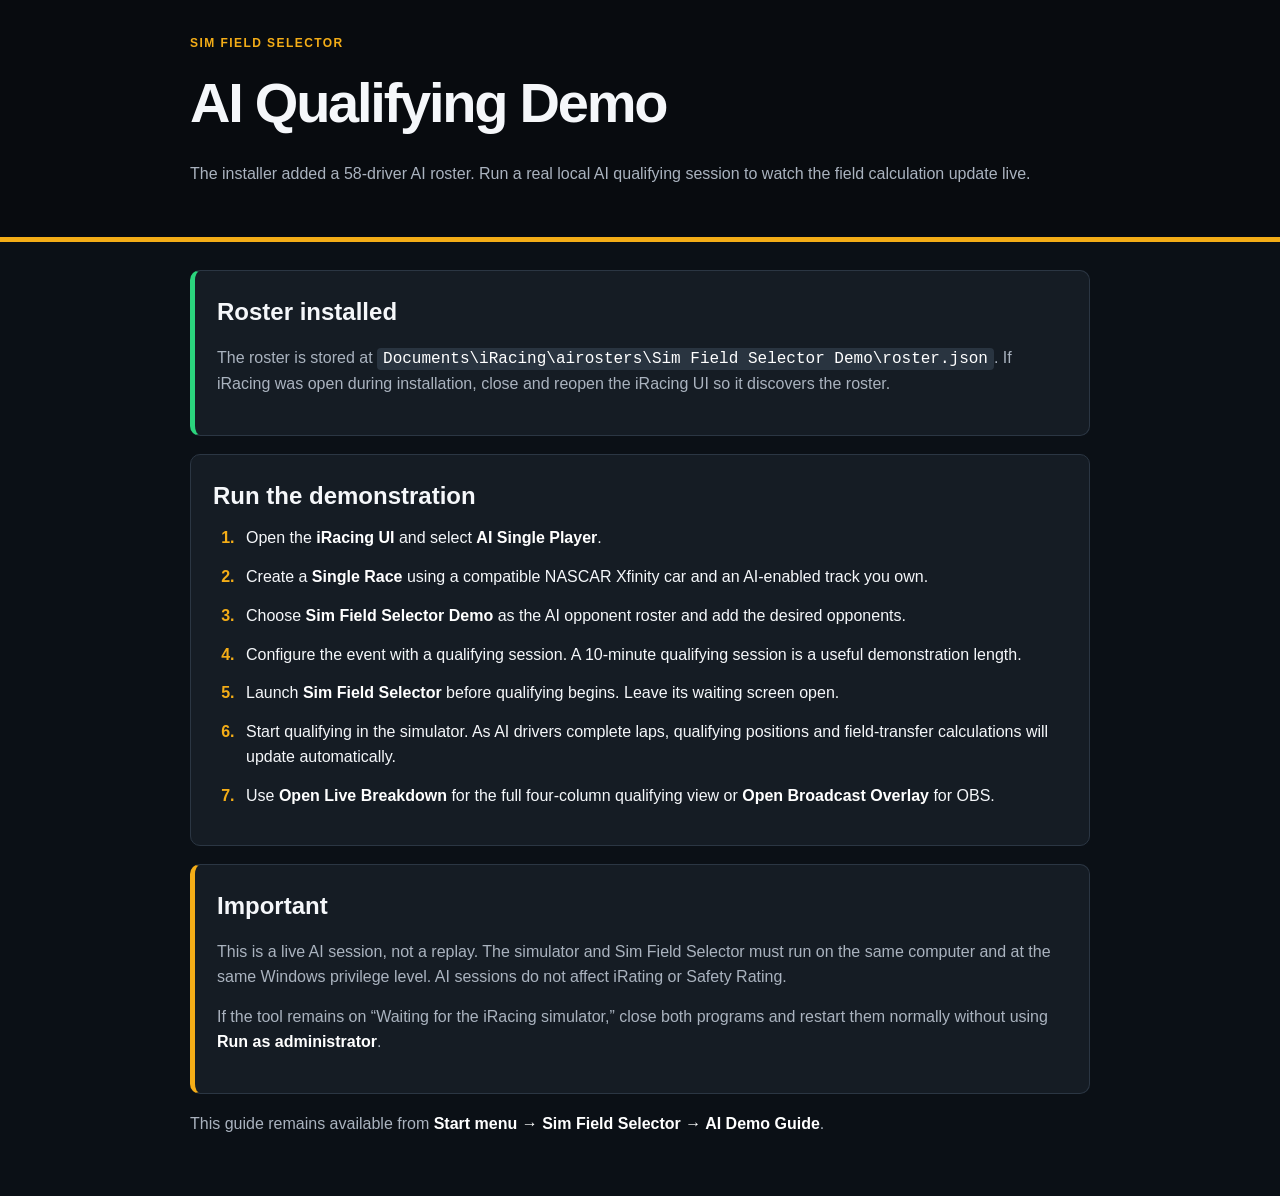
==== packaging/AI-DEMO-GUIDE.html @ 8d1eec6f "Replace replay demo with AI qualifying roster" ====
<!doctype html>
<html lang="en">
<head>
  <meta charset="utf-8">
  <meta name="viewport" content="width=device-width, initial-scale=1">
  <title>Sim Field Selector - AI Qualifying Demo</title>
  <style>
    :root { color-scheme: dark; --gold:#f4ad17; --ink:#f5f7fa; --muted:#aab3bf; --panel:#151c24; }
    * { box-sizing:border-box; }
    body { margin:0; color:var(--ink); background:#0b1016; font:16px/1.55 "Segoe UI",Arial,sans-serif; }
    header { padding:34px max(24px,calc((100vw - 900px)/2)); border-bottom:5px solid var(--gold); background:#080b0f; }
    main { width:min(900px,calc(100% - 32px)); margin:28px auto 60px; }
    h1 { margin:0 0 8px; font-size:clamp(2rem,6vw,3.5rem); letter-spacing:-.04em; }
    h2 { margin:0 0 12px; }
    p { color:var(--muted); }
    .eyebrow { margin:0 0 7px; color:var(--gold); font-size:.75rem; font-weight:800; letter-spacing:.12em; text-transform:uppercase; }
    .panel { margin-bottom:18px; padding:22px; border:1px solid #2b3643; border-radius:10px; background:var(--panel); }
    ol { margin:0; padding-left:26px; }
    li { margin:0 0 14px; padding-left:7px; }
    li::marker { color:var(--gold); font-weight:800; }
    strong { color:#fff; }
    code { padding:2px 6px; border-radius:4px; color:#fff; background:#293440; }
    .success { border-left:5px solid #2bd47d; }
    .note { border-left:5px solid var(--gold); }
    a { color:#ffd166; }
  </style>
</head>
<body>
  <header>
    <p class="eyebrow">Sim Field Selector</p>
    <h1>AI Qualifying Demo</h1>
    <p>The installer added a 58-driver AI roster. Run a real local AI qualifying session to watch the field calculation update live.</p>
  </header>
  <main>
    <section class="panel success">
      <h2>Roster installed</h2>
      <p>The roster is stored at <code>Documents\iRacing\airosters\Sim Field Selector Demo\roster.json</code>. If iRacing was open during installation, close and reopen the iRacing UI so it discovers the roster.</p>
    </section>

    <section class="panel">
      <h2>Run the demonstration</h2>
      <ol>
        <li>Open the <strong>iRacing UI</strong> and select <strong>AI Single Player</strong>.</li>
        <li>Create a <strong>Single Race</strong> using a compatible NASCAR Xfinity car and an AI-enabled track you own.</li>
        <li>Choose <strong>Sim Field Selector Demo</strong> as the AI opponent roster and add the desired opponents.</li>
        <li>Configure the event with a qualifying session. A 10-minute qualifying session is a useful demonstration length.</li>
        <li>Launch <strong>Sim Field Selector</strong> before qualifying begins. Leave its waiting screen open.</li>
        <li>Start qualifying in the simulator. As AI drivers complete laps, qualifying positions and field-transfer calculations will update automatically.</li>
        <li>Use <strong>Open Live Breakdown</strong> for the full four-column qualifying view or <strong>Open Broadcast Overlay</strong> for OBS.</li>
      </ol>
    </section>

    <section class="panel note">
      <h2>Important</h2>
      <p>This is a live AI session, not a replay. The simulator and Sim Field Selector must run on the same computer and at the same Windows privilege level. AI sessions do not affect iRating or Safety Rating.</p>
      <p>If the tool remains on “Waiting for the iRacing simulator,” close both programs and restart them normally without using <strong>Run as administrator</strong>.</p>
    </section>

    <p>This guide remains available from <strong>Start menu → Sim Field Selector → AI Demo Guide</strong>.</p>
  </main>
</body>
</html>
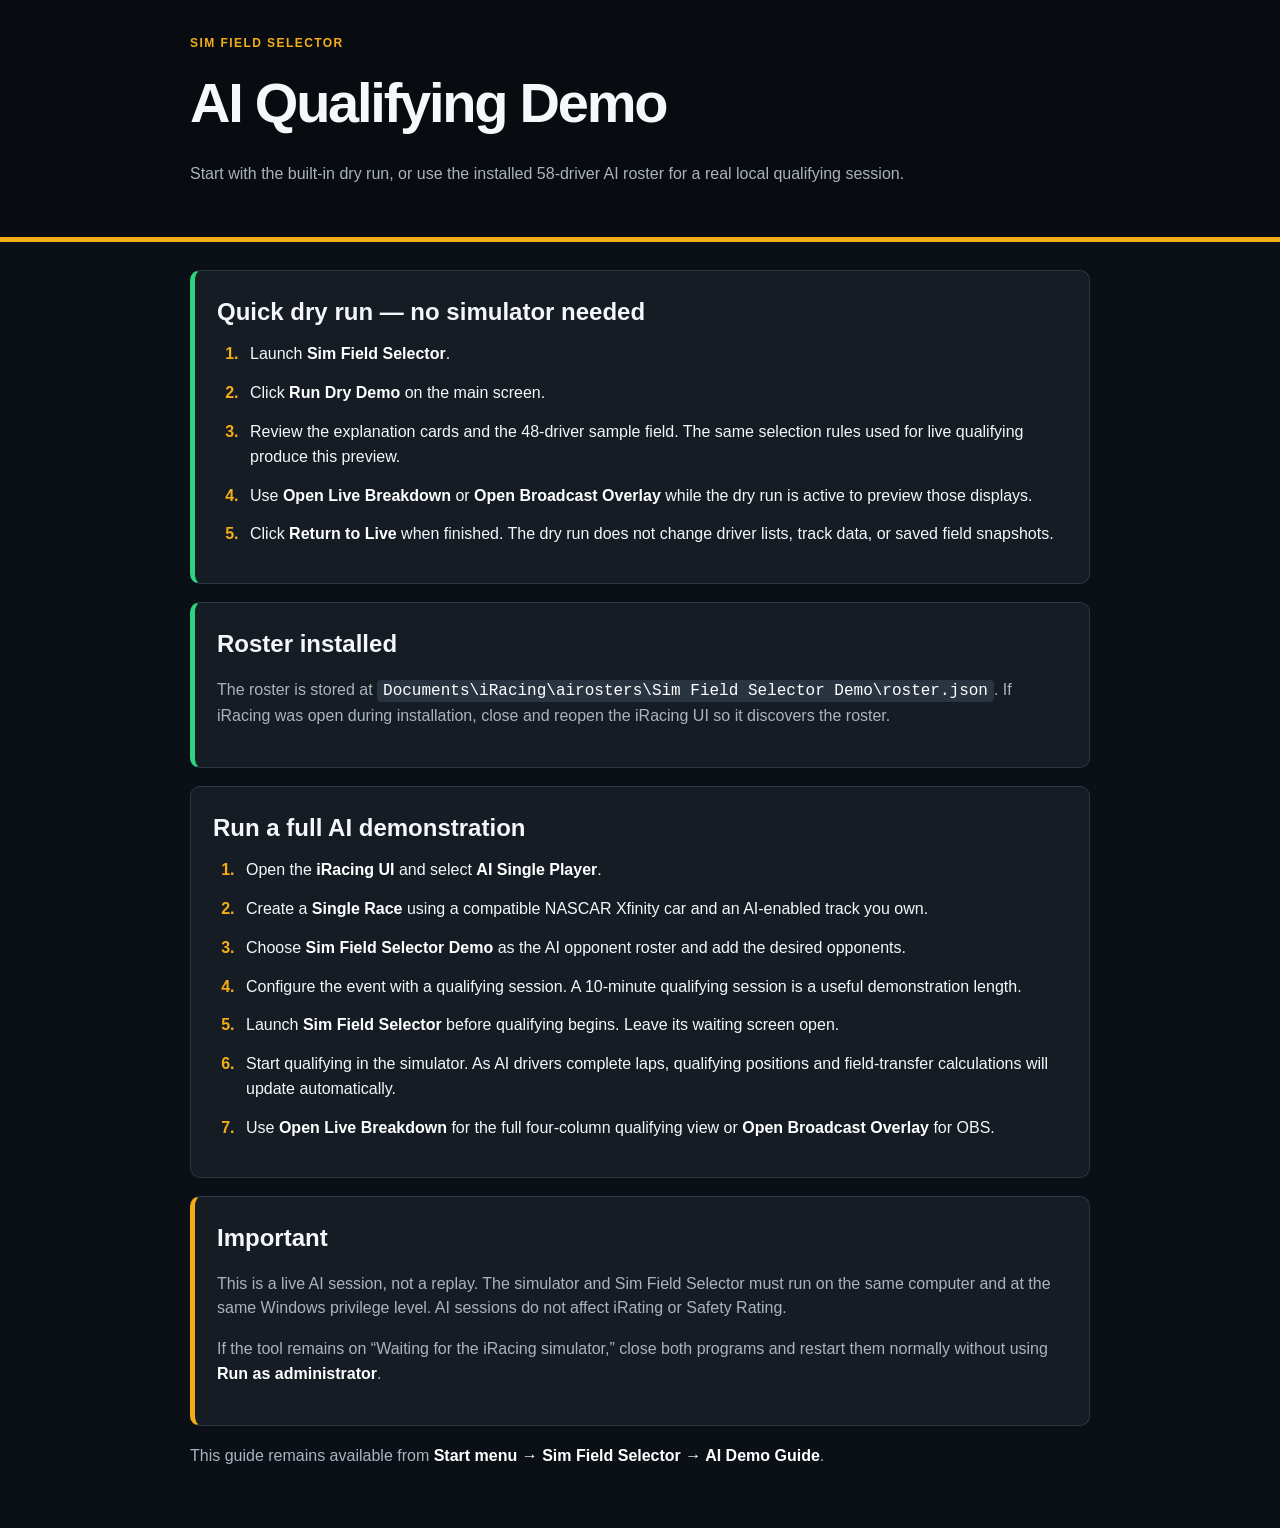
==== commit 67e4e9d0: "Add built-in field selection dry run" ====
--- a/packaging/AI-DEMO-GUIDE.html
+++ b/packaging/AI-DEMO-GUIDE.html
@@ -29,16 +29,27 @@
   <header>
     <p class="eyebrow">Sim Field Selector</p>
     <h1>AI Qualifying Demo</h1>
-    <p>The installer added a 58-driver AI roster. Run a real local AI qualifying session to watch the field calculation update live.</p>
+    <p>Start with the built-in dry run, or use the installed 58-driver AI roster for a real local qualifying session.</p>
   </header>
   <main>
+    <section class="panel success">
+      <h2>Quick dry run — no simulator needed</h2>
+      <ol>
+        <li>Launch <strong>Sim Field Selector</strong>.</li>
+        <li>Click <strong>Run Dry Demo</strong> on the main screen.</li>
+        <li>Review the explanation cards and the 48-driver sample field. The same selection rules used for live qualifying produce this preview.</li>
+        <li>Use <strong>Open Live Breakdown</strong> or <strong>Open Broadcast Overlay</strong> while the dry run is active to preview those displays.</li>
+        <li>Click <strong>Return to Live</strong> when finished. The dry run does not change driver lists, track data, or saved field snapshots.</li>
+      </ol>
+    </section>
+
     <section class="panel success">
       <h2>Roster installed</h2>
       <p>The roster is stored at <code>Documents\iRacing\airosters\Sim Field Selector Demo\roster.json</code>. If iRacing was open during installation, close and reopen the iRacing UI so it discovers the roster.</p>
     </section>
 
     <section class="panel">
-      <h2>Run the demonstration</h2>
+      <h2>Run a full AI demonstration</h2>
       <ol>
         <li>Open the <strong>iRacing UI</strong> and select <strong>AI Single Player</strong>.</li>
         <li>Create a <strong>Single Race</strong> using a compatible NASCAR Xfinity car and an AI-enabled track you own.</li>
